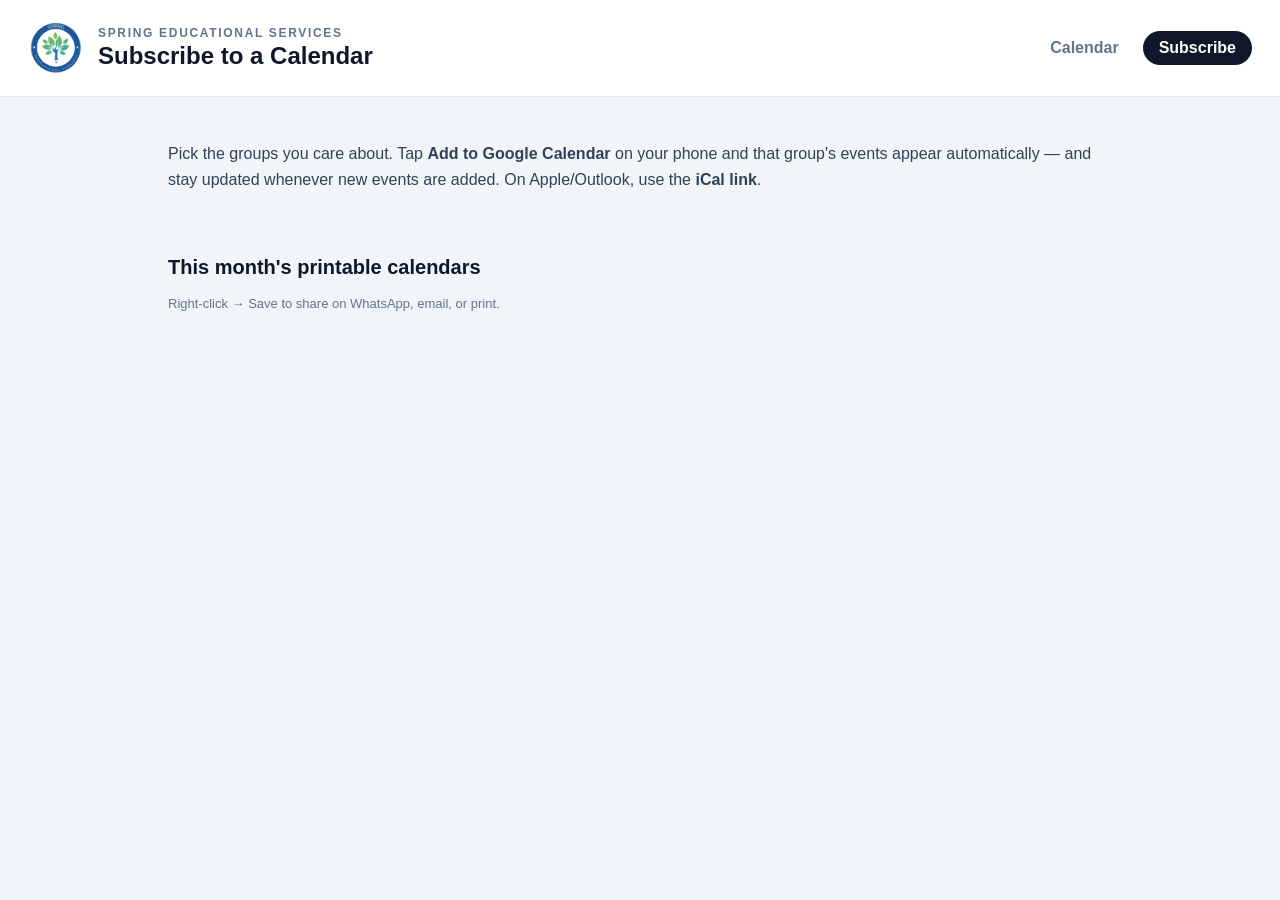
==== site/subscribe.html @ 63594b18 "Spring Educational Services calendar system" ====
<!DOCTYPE html>
<html lang="en">
<head>
<meta charset="utf-8">
<meta name="viewport" content="width=device-width, initial-scale=1">
<title>Subscribe — Spring Educational Services</title>
<link rel="icon" type="image/png" href="assets/SES_icon.png">
<link rel="stylesheet" href="assets/site.css">
</head>
<body>
<header class="site-header">
  <div class="brand">
    <img class="brand-logo" src="assets/SES_icon.png" alt="Spring Educational Services logo">
    <div class="brand-text">
      <div class="brand-kicker">Spring Educational Services</div>
      <h1>Subscribe to a Calendar</h1>
    </div>
  </div>
  <nav class="site-nav">
    <a href="index.html">Calendar</a>
    <a href="subscribe.html" class="active">Subscribe</a>
  </nav>
</header>

<main class="subscribe">
  <p class="lead">
    Pick the groups you care about. Tap <strong>Add to Google Calendar</strong> on your
    phone and that group's events appear automatically — and stay updated whenever
    new events are added. On Apple/Outlook, use the <strong>iCal link</strong>.
  </p>

  <div id="all-card"></div>
  <p class="all-note" id="all-note"></p>

  <div id="cards" class="cards"></div>

  <section class="downloads">
    <h2>This month's printable calendars</h2>
    <p class="hint">Right-click → Save to share on WhatsApp, email, or print.</p>
    <div id="images" class="image-gallery"></div>
  </section>
</main>

<script>
async function loadJSON(path) {
  const res = await fetch(path, { cache: "no-store" });
  if (!res.ok) throw new Error("Failed to load " + path);
  return res.json();
}

function monthStamp() {
  const d = new Date();
  return d.getFullYear() + "-" + String(d.getMonth() + 1).padStart(2, "0");
}

(async function () {
  const committees = await loadJSON("data/committees.json");
  const cards = document.getElementById("cards");
  const images = document.getElementById("images");
  const stamp = monthStamp();

  // "Subscribe to ALL events" banner (the combined SES – All Events calendar).
  try {
    const combined = await loadJSON("data/combined.json");
    const allCard = document.getElementById("all-card");
    const gcal = combined.subscribe_url
      ? `<a class="btn primary" href="${combined.subscribe_url}" target="_blank" rel="noopener">+ Add all events to Google Calendar</a>`
      : `<span class="btn disabled">Link not set yet</span>`;
    const ical = combined.ical_url
      ? `<a class="btn ghost" href="${combined.ical_url}">iCal link (Apple / Outlook)</a>`
      : "";
    allCard.className = "all-banner";
    allCard.innerHTML =
      `<div class="all-text"><h2>${combined.name}</h2>
         <p>One calendar with every group's events.</p></div>
       <div class="all-actions">${gcal}${ical}</div>`;
    document.getElementById("all-note").textContent =
      "Tip: subscribe to specific groups OR to All Events — not both, or events show twice.";
  } catch (e) { /* no combined.json yet */ }

  for (const c of committees) {
    const card = document.createElement("div");
    card.className = "card";
    card.style.setProperty("--accent", c.color);
    const gcal = c.subscribe_url
      ? `<a class="btn primary" href="${c.subscribe_url}" target="_blank" rel="noopener">+ Add to Google Calendar</a>`
      : `<span class="btn disabled">Link not set yet</span>`;
    const ical = c.ical_url
      ? `<a class="btn ghost" href="${c.ical_url}">iCal link (Apple / Outlook)</a>`
      : "";
    card.innerHTML =
      `<div class="card-bar"></div>
       <h3>${c.name}</h3>
       <div class="card-actions">${gcal}${ical}</div>`;
    cards.appendChild(card);

    // Per-committee monthly image (if generated).
    const fig = document.createElement("figure");
    fig.className = "thumb";
    fig.innerHTML =
      `<a href="images/${c.key}-${stamp}.png" target="_blank" rel="noopener">
         <img loading="lazy" src="images/${c.key}-${stamp}.png" alt="${c.name} ${stamp}"
              onerror="this.closest('figure').style.display='none'">
       </a>
       <figcaption>${c.name}
         <a class="pdf-link" href="images/${c.key}-${stamp}.pdf">PDF</a>
       </figcaption>`;
    images.appendChild(fig);
  }

  // Combined image first.
  const combined = document.createElement("figure");
  combined.className = "thumb wide";
  combined.innerHTML =
    `<a href="images/all-${stamp}.png" target="_blank" rel="noopener">
       <img loading="lazy" src="images/all-${stamp}.png" alt="All groups ${stamp}"
            onerror="this.closest('figure').style.display='none'">
     </a>
     <figcaption>All Groups (Combined)
       <a class="pdf-link" href="images/all-${stamp}.pdf">PDF</a>
     </figcaption>`;
  images.insertBefore(combined, images.firstChild);
})();
</script>
</body>
</html>
---- site/assets/site.css ----
/* Spring Educational Services — website styling */

:root {
  --ink: #0f172a;
  --muted: #64748b;
  --line: #e2e8f0;
  --bg: #f1f5f9;
}
* { box-sizing: border-box; }
body {
  margin: 0;
  font-family: "Segoe UI", Roboto, Helvetica, Arial, sans-serif;
  color: var(--ink);
  background: var(--bg);
}
a { color: inherit; }

/* Header */
.site-header {
  display: flex;
  align-items: center;
  justify-content: space-between;
  flex-wrap: wrap;
  gap: 12px;
  padding: 20px 28px;
  background: #fff;
  border-bottom: 1px solid var(--line);
}
.brand { display: flex; align-items: center; gap: 14px; }
.brand-logo {
  width: 56px;
  height: 56px;
  flex: none;
  border-radius: 50%;
}
.brand-kicker {
  text-transform: uppercase;
  letter-spacing: 0.14em;
  font-size: 12px;
  font-weight: 700;
  color: var(--muted);
}
.site-header h1 { margin: 2px 0 0; font-size: 24px; }
.site-nav { display: flex; gap: 8px; }
.site-nav a {
  text-decoration: none;
  padding: 8px 16px;
  border-radius: 999px;
  font-weight: 600;
  color: var(--muted);
}
.site-nav a.active { background: var(--ink); color: #fff; }

/* Calendar layout */
.layout {
  display: grid;
  grid-template-columns: 260px 1fr;
  gap: 24px;
  padding: 24px 28px;
  max-width: 1280px;
  margin: 0 auto;
}
.sidebar {
  background: #fff;
  border: 1px solid var(--line);
  border-radius: 14px;
  padding: 18px;
  height: fit-content;
}
.sidebar h2 { margin: 0 0 4px; font-size: 16px; }
.hint { color: var(--muted); font-size: 13px; margin: 0 0 14px; }
.toggles { display: flex; flex-direction: column; gap: 10px; }
.toggle {
  display: flex;
  align-items: center;
  gap: 9px;
  font-size: 14px;
  font-weight: 600;
  cursor: pointer;
}
.toggle input { width: 16px; height: 16px; }
.swatch { width: 14px; height: 14px; border-radius: 4px; flex: none; }

.calendar-wrap {
  background: #fff;
  border: 1px solid var(--line);
  border-radius: 14px;
  padding: 18px;
}

/* Modal */
.modal {
  position: fixed; inset: 0;
  background: rgba(15, 23, 42, 0.45);
  display: flex; align-items: center; justify-content: center;
  padding: 20px; z-index: 50;
}
.modal.hidden { display: none; }
.modal-card {
  background: #fff;
  border-radius: 14px;
  padding: 26px;
  max-width: 440px;
  width: 100%;
  position: relative;
  box-shadow: 0 20px 60px rgba(0,0,0,0.25);
}
.modal-close {
  position: absolute; top: 12px; right: 14px;
  border: none; background: none; font-size: 26px;
  cursor: pointer; color: var(--muted); line-height: 1;
}
.modal-committee { font-size: 12px; font-weight: 700; text-transform: uppercase; letter-spacing: 0.08em; }
.modal-card h3 { margin: 6px 0 12px; font-size: 22px; }
.modal-row { font-size: 14px; color: #334155; margin-bottom: 6px; }
.modal-desc { font-size: 14px; color: var(--muted); margin-top: 10px; white-space: pre-wrap; }

/* Subscribe page */
.subscribe { max-width: 1000px; margin: 0 auto; padding: 28px; }
.lead { font-size: 16px; color: #334155; line-height: 1.6; }
.all-banner {
  display: flex;
  align-items: center;
  justify-content: space-between;
  flex-wrap: wrap;
  gap: 16px;
  background: linear-gradient(135deg, #0f172a, #1e3a8a);
  color: #fff;
  border-radius: 16px;
  padding: 22px 26px;
  margin-top: 24px;
}
.all-banner h2 { margin: 0; font-size: 22px; }
.all-banner p { margin: 4px 0 0; color: #cbd5e1; font-size: 14px; }
.all-actions { display: flex; gap: 10px; flex-wrap: wrap; }
.all-note { color: var(--muted); font-size: 13px; margin: 10px 2px 0; }

.cards {
  display: grid;
  grid-template-columns: repeat(auto-fill, minmax(min(260px, 100%), 1fr));
  gap: 18px;
  margin: 24px 0 40px;
}
.card {
  background: #fff;
  border: 1px solid var(--line);
  border-radius: 14px;
  padding: 0 20px 20px;
  overflow: hidden;
}
.card-bar { height: 8px; margin: 0 -20px 16px; background: var(--accent); }
.card h3 { margin: 0 0 14px; font-size: 18px; }
.card-actions { display: flex; flex-direction: column; gap: 8px; }
.btn {
  display: inline-block;
  text-align: center;
  text-decoration: none;
  padding: 10px 14px;
  border-radius: 10px;
  font-weight: 600;
  font-size: 14px;
}
.btn.primary { background: var(--accent); color: #fff; }
.btn.ghost { border: 1px solid var(--line); color: #334155; }
.btn.disabled { background: #f1f5f9; color: #94a3b8; }

.downloads h2 { font-size: 20px; }
.image-gallery {
  display: grid;
  grid-template-columns: repeat(auto-fill, minmax(min(260px, 100%), 1fr));
  gap: 18px;
  margin-top: 16px;
}
.thumb { margin: 0; background: #fff; border: 1px solid var(--line); border-radius: 12px; overflow: hidden; }
.thumb.wide { grid-column: 1 / -1; }
.thumb img { width: 100%; display: block; }
.thumb figcaption {
  display: flex; align-items: center; justify-content: space-between;
  padding: 10px 14px; font-weight: 600; font-size: 14px;
}
.pdf-link { font-size: 13px; color: #2563eb; text-decoration: none; }

/* Tablet / small screens */
@media (max-width: 760px) {
  .layout { grid-template-columns: 1fr; gap: 16px; padding: 16px; }
  .subscribe { padding: 18px 16px; }
  .site-header { padding: 16px; }
  .calendar-wrap { padding: 10px; }

  /* FullCalendar: stack the toolbar and shrink controls so nothing overflows */
  .fc .fc-toolbar.fc-header-toolbar {
    flex-direction: column;
    align-items: stretch;
    gap: 8px;
    margin-bottom: 10px;
  }
  .fc .fc-toolbar-title { font-size: 1.15rem; text-align: center; }
  .fc .fc-button { padding: 5px 9px; font-size: 0.85rem; }

  /* All-events banner + card buttons stack full width */
  .all-banner { flex-direction: column; align-items: stretch; text-align: left; }
  .all-actions { flex-direction: column; }
  .all-actions .btn { display: block; width: 100%; }
}

/* Phones */
@media (max-width: 480px) {
  .brand-logo { width: 44px; height: 44px; }
  .site-header h1 { font-size: 19px; }
  .brand-kicker { font-size: 11px; }
  .lead { font-size: 15px; }
  .fc .fc-daygrid-day-number { font-size: 0.8rem; }
  .fc .fc-event { font-size: 0.72rem; }
}
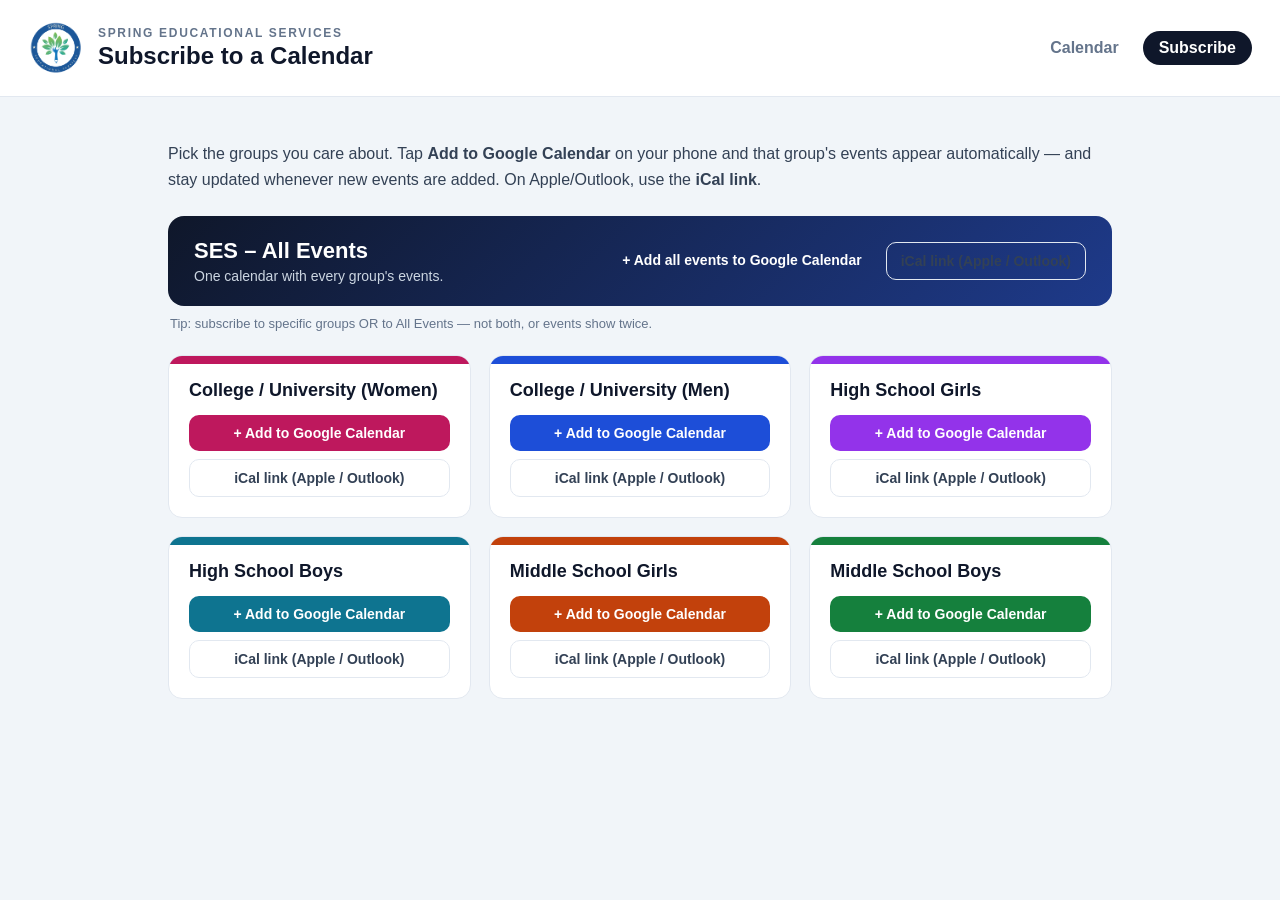
==== commit fdeb91d6: "Simplify: live Google Calendar API website, remove image/PDF build pipeline" ====
--- a/site/subscribe.html
+++ b/site/subscribe.html
@@ -33,12 +33,6 @@
   <p class="all-note" id="all-note"></p>
 
   <div id="cards" class="cards"></div>
-
-  <section class="downloads">
-    <h2>This month's printable calendars</h2>
-    <p class="hint">Right-click → Save to share on WhatsApp, email, or print.</p>
-    <div id="images" class="image-gallery"></div>
-  </section>
 </main>
 
 <script>
@@ -48,16 +42,9 @@
   return res.json();
 }
 
-function monthStamp() {
-  const d = new Date();
-  return d.getFullYear() + "-" + String(d.getMonth() + 1).padStart(2, "0");
-}
-
 (async function () {
   const committees = await loadJSON("data/committees.json");
   const cards = document.getElementById("cards");
-  const images = document.getElementById("images");
-  const stamp = monthStamp();
 
   // "Subscribe to ALL events" banner (the combined SES – All Events calendar).
   try {
@@ -93,33 +80,7 @@
        <h3>${c.name}</h3>
        <div class="card-actions">${gcal}${ical}</div>`;
     cards.appendChild(card);
-
-    // Per-committee monthly image (if generated).
-    const fig = document.createElement("figure");
-    fig.className = "thumb";
-    fig.innerHTML =
-      `<a href="images/${c.key}-${stamp}.png" target="_blank" rel="noopener">
-         <img loading="lazy" src="images/${c.key}-${stamp}.png" alt="${c.name} ${stamp}"
-              onerror="this.closest('figure').style.display='none'">
-       </a>
-       <figcaption>${c.name}
-         <a class="pdf-link" href="images/${c.key}-${stamp}.pdf">PDF</a>
-       </figcaption>`;
-    images.appendChild(fig);
   }
-
-  // Combined image first.
-  const combined = document.createElement("figure");
-  combined.className = "thumb wide";
-  combined.innerHTML =
-    `<a href="images/all-${stamp}.png" target="_blank" rel="noopener">
-       <img loading="lazy" src="images/all-${stamp}.png" alt="All groups ${stamp}"
-            onerror="this.closest('figure').style.display='none'">
-     </a>
-     <figcaption>All Groups (Combined)
-       <a class="pdf-link" href="images/all-${stamp}.pdf">PDF</a>
-     </figcaption>`;
-  images.insertBefore(combined, images.firstChild);
 })();
 </script>
 </body>
--- a/site/assets/site.css
+++ b/site/assets/site.css
@@ -86,6 +86,17 @@
   border: 1px solid var(--line);
   border-radius: 14px;
   padding: 18px;
+}
+
+.hidden { display: none; }
+.notice {
+  background: #fdf1d6;
+  color: #a15c07;
+  border: 1px solid #f6d78a;
+  border-radius: 10px;
+  padding: 10px 14px;
+  font-size: 14px;
+  margin-bottom: 12px;
 }
 
 /* Modal */
@@ -164,22 +175,6 @@
 .btn.ghost { border: 1px solid var(--line); color: #334155; }
 .btn.disabled { background: #f1f5f9; color: #94a3b8; }
 
-.downloads h2 { font-size: 20px; }
-.image-gallery {
-  display: grid;
-  grid-template-columns: repeat(auto-fill, minmax(min(260px, 100%), 1fr));
-  gap: 18px;
-  margin-top: 16px;
-}
-.thumb { margin: 0; background: #fff; border: 1px solid var(--line); border-radius: 12px; overflow: hidden; }
-.thumb.wide { grid-column: 1 / -1; }
-.thumb img { width: 100%; display: block; }
-.thumb figcaption {
-  display: flex; align-items: center; justify-content: space-between;
-  padding: 10px 14px; font-weight: 600; font-size: 14px;
-}
-.pdf-link { font-size: 13px; color: #2563eb; text-decoration: none; }
-
 /* Tablet / small screens */
 @media (max-width: 760px) {
   .layout { grid-template-columns: 1fr; gap: 16px; padding: 16px; }
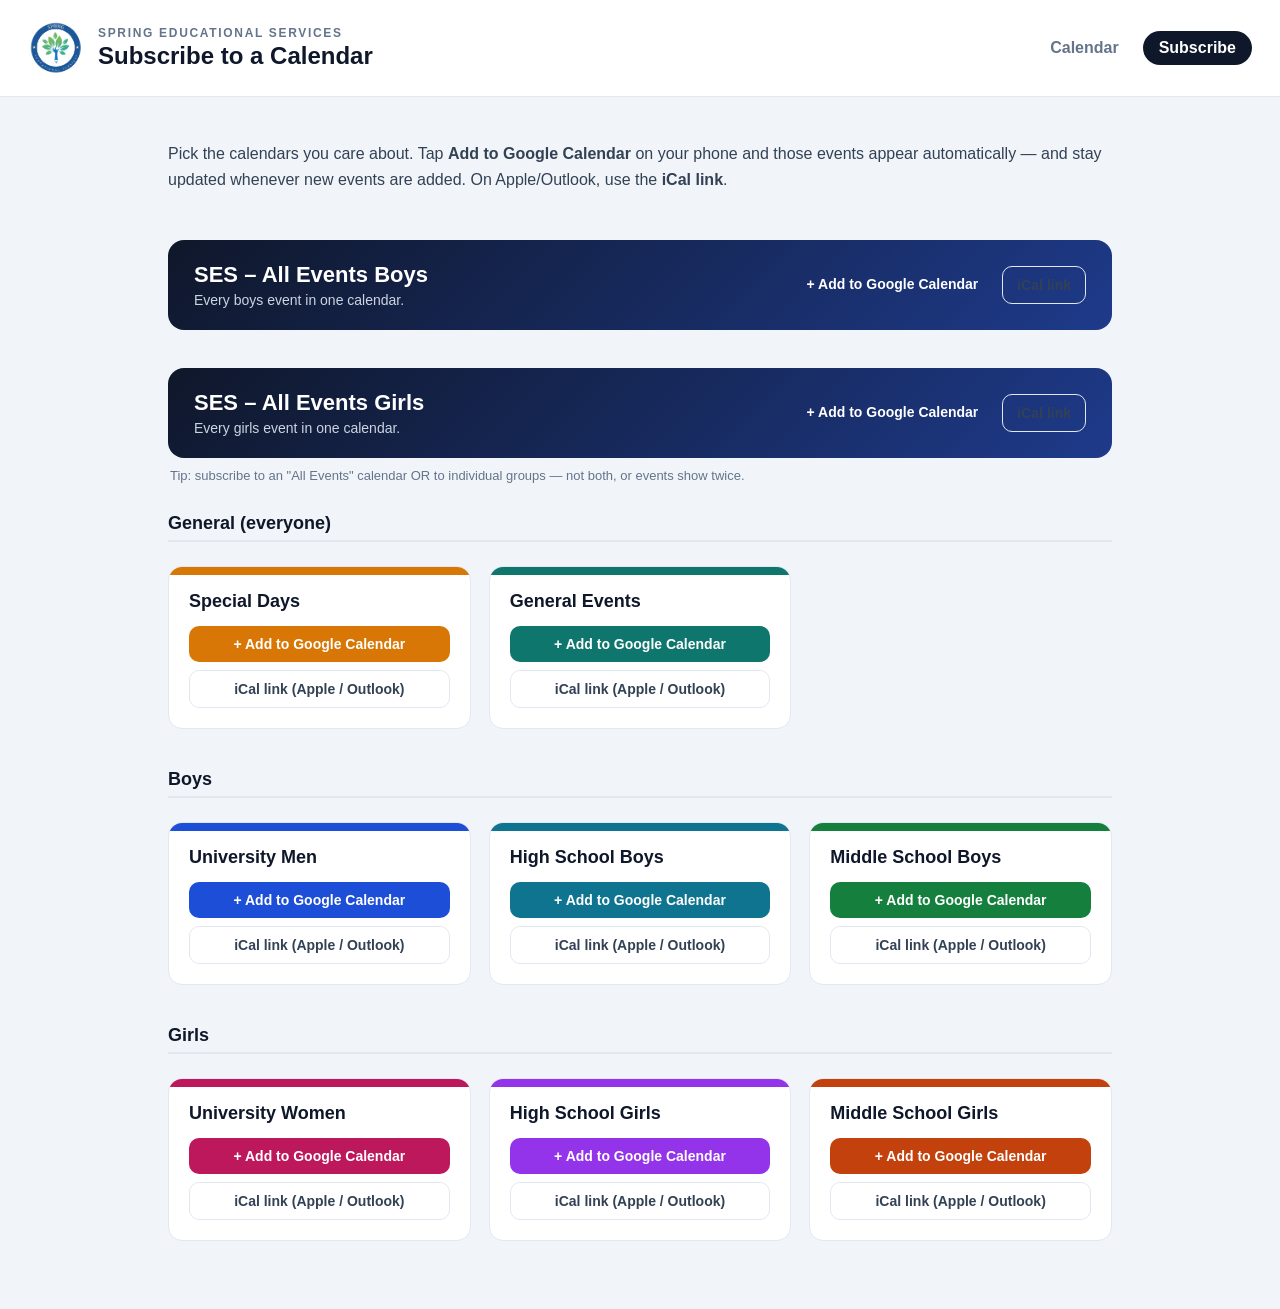
==== commit 8a972f49: "Restructure: two sheets (Boys/Girls) + website Boys/Girls/General switch" ====
--- a/site/subscribe.html
+++ b/site/subscribe.html
@@ -24,15 +24,15 @@
 
 <main class="subscribe">
   <p class="lead">
-    Pick the groups you care about. Tap <strong>Add to Google Calendar</strong> on your
-    phone and that group's events appear automatically — and stay updated whenever
-    new events are added. On Apple/Outlook, use the <strong>iCal link</strong>.
+    Pick the calendars you care about. Tap <strong>Add to Google Calendar</strong> on your
+    phone and those events appear automatically — and stay updated whenever new
+    events are added. On Apple/Outlook, use the <strong>iCal link</strong>.
   </p>
 
-  <div id="all-card"></div>
-  <p class="all-note" id="all-note"></p>
+  <div id="combined" class="combined-cards"></div>
+  <p class="all-note">Tip: subscribe to an "All Events" calendar OR to individual groups — not both, or events show twice.</p>
 
-  <div id="cards" class="cards"></div>
+  <div id="sections"></div>
 </main>
 
 <script>
@@ -42,44 +42,58 @@
   return res.json();
 }
 
+const SECTIONS = [
+  { id: "general", label: "General (everyone)" },
+  { id: "boys", label: "Boys" },
+  { id: "girls", label: "Girls" },
+];
+
+function cardHTML(item) {
+  const gcal = item.subscribe_url
+    ? `<a class="btn primary" href="${item.subscribe_url}" target="_blank" rel="noopener">+ Add to Google Calendar</a>`
+    : `<span class="btn disabled">Link not set yet</span>`;
+  const ical = item.ical_url
+    ? `<a class="btn ghost" href="${item.ical_url}">iCal link (Apple / Outlook)</a>`
+    : "";
+  return `<div class="card" style="--accent:${item.color}">
+      <div class="card-bar"></div>
+      <h3>${item.name}</h3>
+      <div class="card-actions">${gcal}${ical}</div>
+    </div>`;
+}
+
 (async function () {
-  const committees = await loadJSON("data/committees.json");
-  const cards = document.getElementById("cards");
+  const [committees, combined] = await Promise.all([
+    loadJSON("data/committees.json"),
+    loadJSON("data/combined.json").catch(() => []),
+  ]);
 
-  // "Subscribe to ALL events" banner (the combined SES – All Events calendar).
-  try {
-    const combined = await loadJSON("data/combined.json");
-    const allCard = document.getElementById("all-card");
-    const gcal = combined.subscribe_url
-      ? `<a class="btn primary" href="${combined.subscribe_url}" target="_blank" rel="noopener">+ Add all events to Google Calendar</a>`
-      : `<span class="btn disabled">Link not set yet</span>`;
-    const ical = combined.ical_url
-      ? `<a class="btn ghost" href="${combined.ical_url}">iCal link (Apple / Outlook)</a>`
-      : "";
-    allCard.className = "all-banner";
-    allCard.innerHTML =
-      `<div class="all-text"><h2>${combined.name}</h2>
-         <p>One calendar with every group's events.</p></div>
-       <div class="all-actions">${gcal}${ical}</div>`;
-    document.getElementById("all-note").textContent =
-      "Tip: subscribe to specific groups OR to All Events — not both, or events show twice.";
-  } catch (e) { /* no combined.json yet */ }
-
-  for (const c of committees) {
-    const card = document.createElement("div");
-    card.className = "card";
-    card.style.setProperty("--accent", c.color);
+  // Two "All Events" banners (Boys / Girls).
+  const combinedEl = document.getElementById("combined");
+  combinedEl.innerHTML = combined.map((c) => {
     const gcal = c.subscribe_url
       ? `<a class="btn primary" href="${c.subscribe_url}" target="_blank" rel="noopener">+ Add to Google Calendar</a>`
       : `<span class="btn disabled">Link not set yet</span>`;
     const ical = c.ical_url
-      ? `<a class="btn ghost" href="${c.ical_url}">iCal link (Apple / Outlook)</a>`
+      ? `<a class="btn ghost" href="${c.ical_url}">iCal link</a>`
       : "";
-    card.innerHTML =
-      `<div class="card-bar"></div>
-       <h3>${c.name}</h3>
-       <div class="card-actions">${gcal}${ical}</div>`;
-    cards.appendChild(card);
+    return `<div class="all-banner">
+        <div class="all-text"><h2>${c.name}</h2>
+          <p>Every ${c.sheet} event in one calendar.</p></div>
+        <div class="all-actions">${gcal}${ical}</div>
+      </div>`;
+  }).join("");
+
+  // Group cards by section.
+  const sectionsEl = document.getElementById("sections");
+  for (const s of SECTIONS) {
+    const items = committees.filter((c) => c.section === s.id);
+    if (!items.length) continue;
+    const block = document.createElement("section");
+    block.className = "sub-section";
+    block.innerHTML = `<h2 class="sub-heading">${s.label}</h2>
+      <div class="cards">${items.map(cardHTML).join("")}</div>`;
+    sectionsEl.appendChild(block);
   }
 })();
 </script>
--- a/site/assets/site.css
+++ b/site/assets/site.css
@@ -50,6 +50,28 @@
   color: var(--muted);
 }
 .site-nav a.active { background: var(--ink); color: #fff; }
+
+/* Boys / Girls / General switch */
+.switch-wrap { max-width: 1280px; margin: 0 auto; padding: 20px 28px 0; }
+.switch {
+  display: inline-flex;
+  background: #fff;
+  border: 1px solid var(--line);
+  border-radius: 999px;
+  padding: 4px;
+  gap: 2px;
+}
+.switch button {
+  border: none;
+  background: none;
+  padding: 8px 22px;
+  border-radius: 999px;
+  font-weight: 700;
+  font-size: 14px;
+  color: var(--muted);
+  cursor: pointer;
+}
+.switch button.active { background: var(--ink); color: #fff; }
 
 /* Calendar layout */
 .layout {
@@ -145,6 +167,14 @@
 .all-banner p { margin: 4px 0 0; color: #cbd5e1; font-size: 14px; }
 .all-actions { display: flex; gap: 10px; flex-wrap: wrap; }
 .all-note { color: var(--muted); font-size: 13px; margin: 10px 2px 0; }
+.combined-cards { display: grid; gap: 14px; margin-top: 24px; }
+.sub-section { margin-top: 30px; }
+.sub-heading {
+  font-size: 18px;
+  margin: 0 0 12px;
+  padding-bottom: 6px;
+  border-bottom: 2px solid var(--line);
+}
 
 .cards {
   display: grid;
@@ -181,6 +211,8 @@
   .subscribe { padding: 18px 16px; }
   .site-header { padding: 16px; }
   .calendar-wrap { padding: 10px; }
+  .switch-wrap { padding: 16px 16px 0; }
+  .switch button { padding: 8px 18px; }
 
   /* FullCalendar: stack the toolbar and shrink controls so nothing overflows */
   .fc .fc-toolbar.fc-header-toolbar {
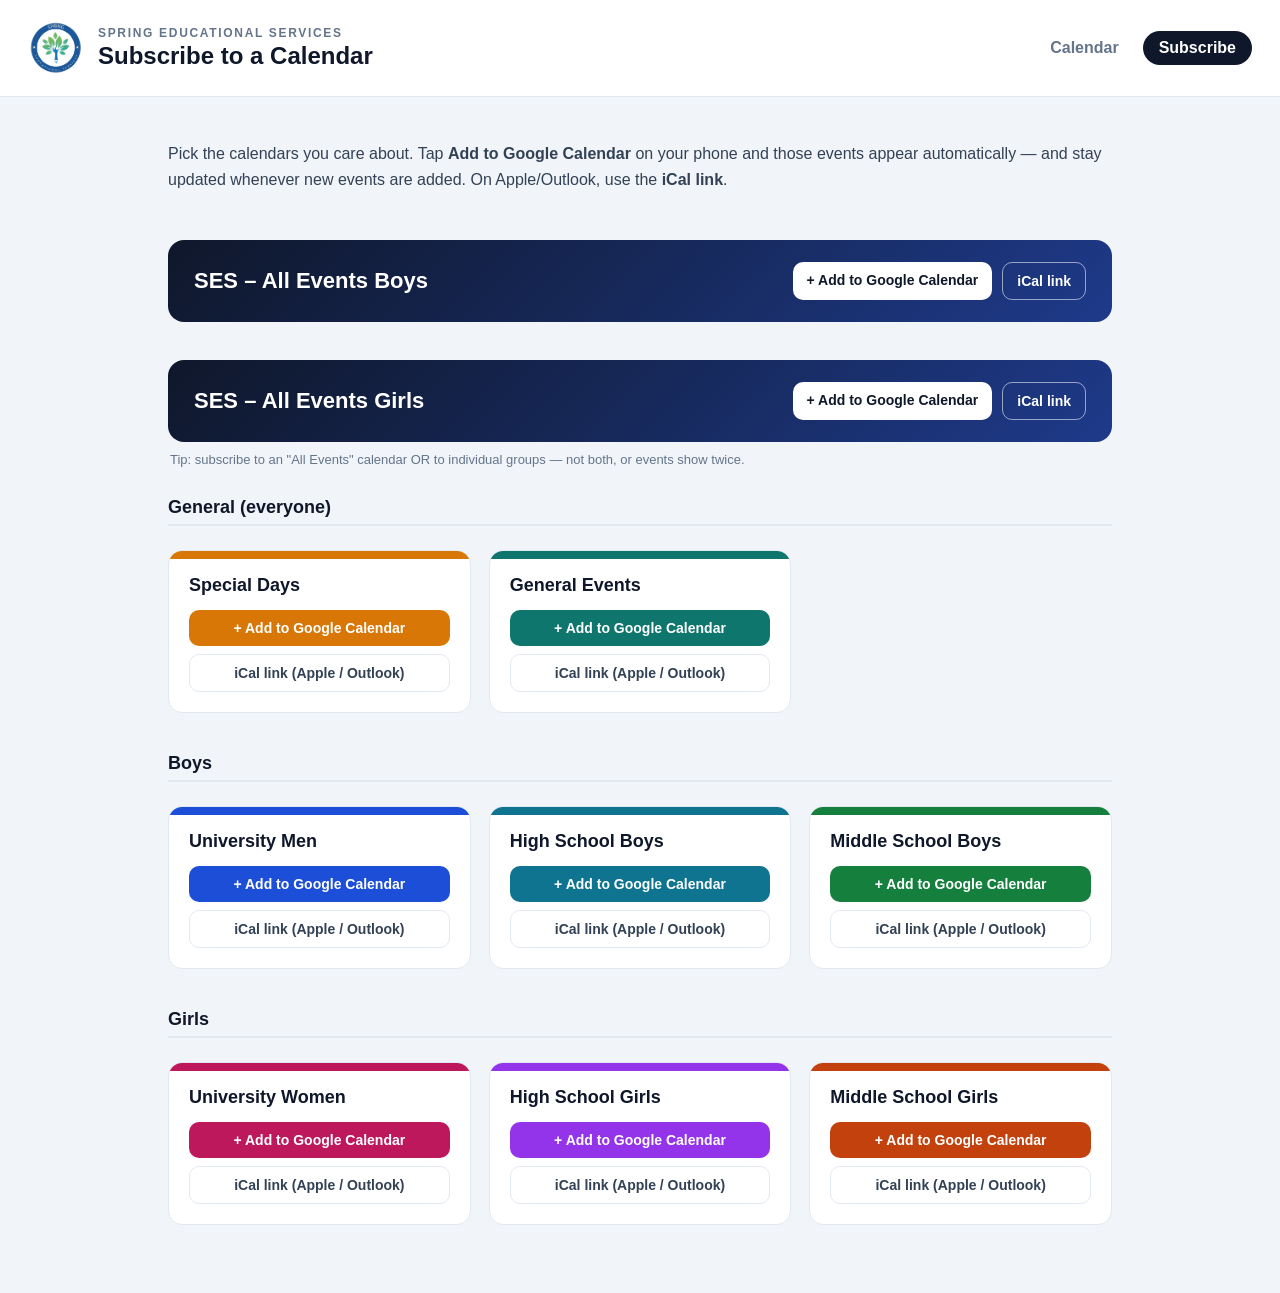
==== commit f3450ac2: "Add Month/Week/Year/Upcoming views, deep links, US Holidays - Calendar views: Month, Week (times), Y" ====
--- a/site/subscribe.html
+++ b/site/subscribe.html
@@ -78,16 +78,15 @@
       ? `<a class="btn ghost" href="${c.ical_url}">iCal link</a>`
       : "";
     return `<div class="all-banner">
-        <div class="all-text"><h2>${c.name}</h2>
-          <p>Every ${c.sheet} event in one calendar.</p></div>
+        <div class="all-text"><h2>${c.name}</h2></div>
         <div class="all-actions">${gcal}${ical}</div>
       </div>`;
   }).join("");
 
-  // Group cards by section.
+  // Group cards by section (skip website-only display calendars like US Holidays).
   const sectionsEl = document.getElementById("sections");
   for (const s of SECTIONS) {
-    const items = committees.filter((c) => c.section === s.id);
+    const items = committees.filter((c) => c.section === s.id && !c.display_only);
     if (!items.length) continue;
     const block = document.createElement("section");
     block.className = "sub-section";
--- a/site/assets/site.css
+++ b/site/assets/site.css
@@ -166,6 +166,9 @@
 .all-banner h2 { margin: 0; font-size: 22px; }
 .all-banner p { margin: 4px 0 0; color: #cbd5e1; font-size: 14px; }
 .all-actions { display: flex; gap: 10px; flex-wrap: wrap; }
+/* Buttons sit on the dark banner — make them readable */
+.all-banner .btn.primary { background: #fff; color: #0f172a; }
+.all-banner .btn.ghost { color: #fff; border-color: rgba(255, 255, 255, 0.55); }
 .all-note { color: var(--muted); font-size: 13px; margin: 10px 2px 0; }
 .combined-cards { display: grid; gap: 14px; margin-top: 24px; }
 .sub-section { margin-top: 30px; }
@@ -223,6 +226,8 @@
   }
   .fc .fc-toolbar-title { font-size: 1.15rem; text-align: center; }
   .fc .fc-button { padding: 5px 9px; font-size: 0.85rem; }
+  /* Four view buttons (Month/Week/Year/Upcoming) must wrap, not overflow */
+  .fc .fc-toolbar-chunk { display: flex; flex-wrap: wrap; justify-content: center; gap: 6px; }
 
   /* All-events banner + card buttons stack full width */
   .all-banner { flex-direction: column; align-items: stretch; text-align: left; }
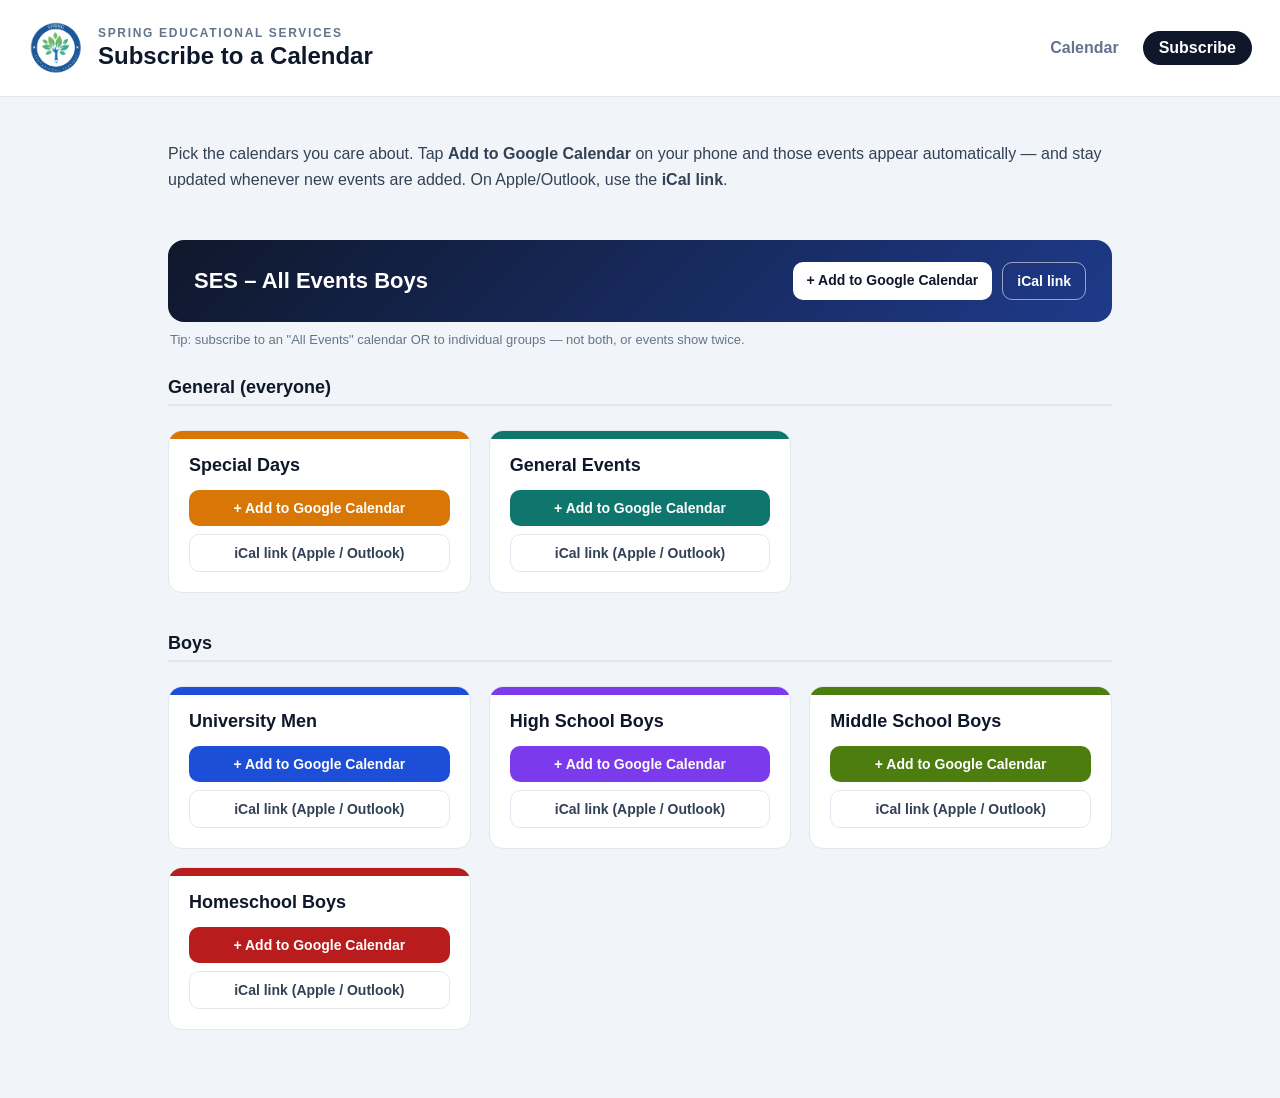
==== commit d3e622cc: "Boys-only release; week starts Monday; trim US holidays; add Homeschool Website is launching with th" ====
--- a/site/subscribe.html
+++ b/site/subscribe.html
@@ -63,12 +63,20 @@
 }
 
 (async function () {
-  const [committees, combined] = await Promise.all([
+  const [allCommittees, allCombined, settings] = await Promise.all([
     loadJSON("data/committees.json"),
     loadJSON("data/combined.json").catch(() => []),
+    loadJSON("data/settings.json").catch(() => ({})),
   ]);
 
-  // Two "All Events" banners (Boys / Girls).
+  // Only show the sections this site publishes (see published_sections in
+  // committees.json). Unpublished groups keep syncing — they're just not listed.
+  const published = new Set(settings.published_sections || ["general", "boys", "girls"]);
+  const committees = allCommittees.filter((c) => published.has(c.section));
+  // A sheet's "All Events" mirror only appears if that group is published.
+  const combined = allCombined.filter((c) => published.has(c.sheet));
+
+  // "All Events" banner(s).
   const combinedEl = document.getElementById("combined");
   combinedEl.innerHTML = combined.map((c) => {
     const gcal = c.subscribe_url
